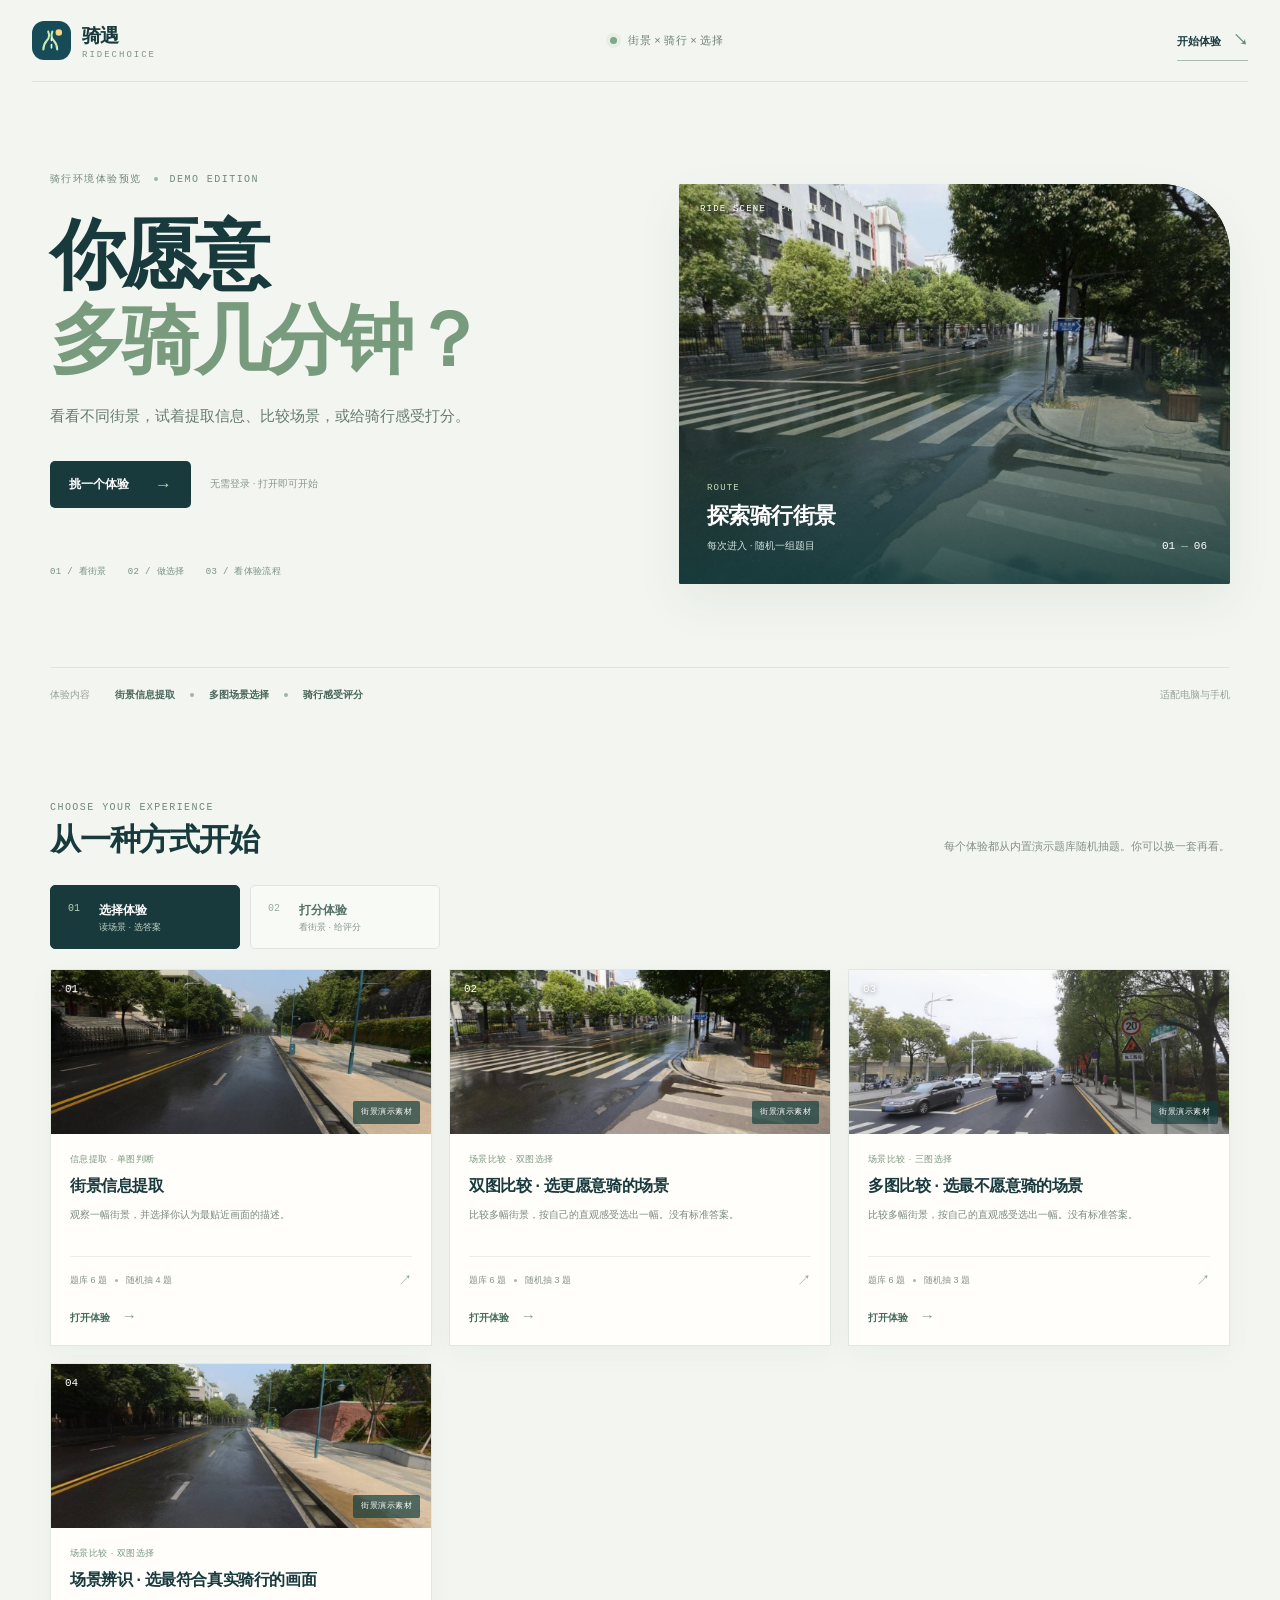
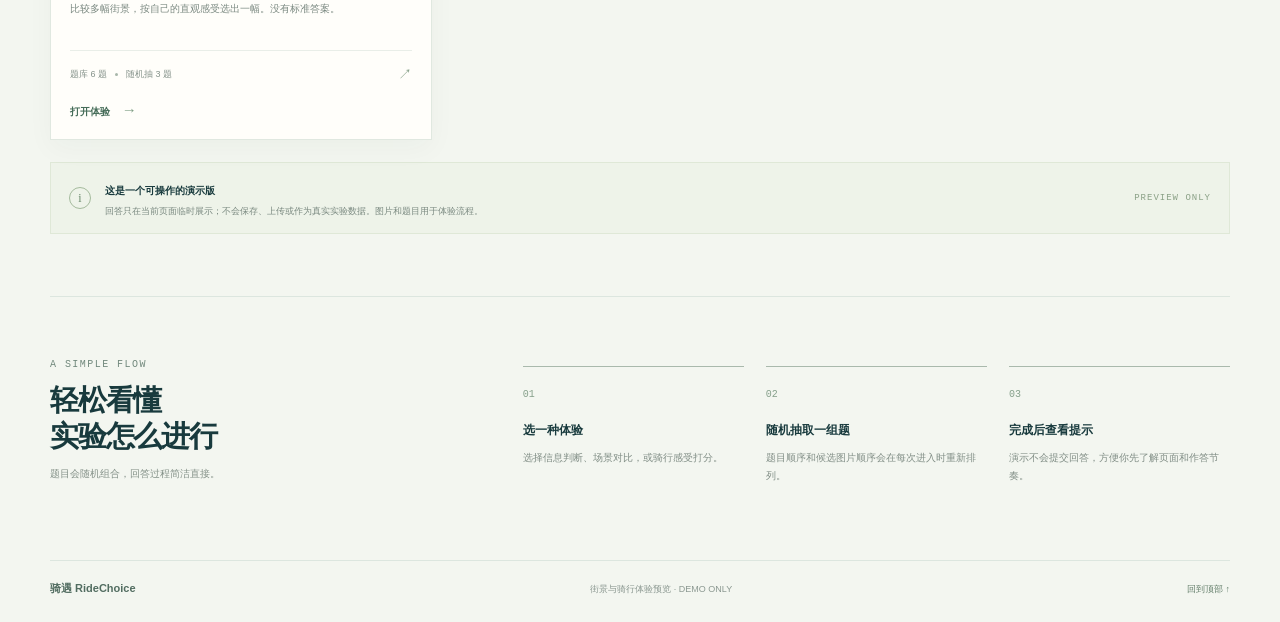
==== netlify-demo/index.html @ 52852319 "Add Netlify volunteer experience preview" ====
<!doctype html>
<html lang="zh-CN">
<head>
  <meta charset="utf-8">
  <meta name="viewport" content="width=device-width,initial-scale=1">
  <meta name="theme-color" content="#eaf2ee">
  <meta name="description" content="骑遇 RideChoice 街景与骑行实验体验预览。">
  <title>骑遇 · 骑行街景体验预览</title>
  <link rel="icon" href="assets/logo.svg" type="image/svg+xml">
  <link rel="stylesheet" href="app.css">
  <script src="bank.js" defer></script>
  <script src="app.js" defer></script>
</head>
<body>
  <header class="topbar">
    <a class="brand" href="#top" aria-label="骑遇首页"><img src="assets/logo.svg" alt=""><span>骑遇 <small>RIDECHOICE</small></span></a>
    <div class="topbar-note"><span class="live-dot"></span> 街景 × 骑行 × 选择</div>
    <a class="topbar-link" href="#experiments">开始体验 <span>↘</span></a>
  </header>
  <main id="top">
    <section class="hero wrap">
      <div class="hero-copy">
        <div class="eyebrow"><span>骑行环境体验预览</span><i></i><span>DEMO EDITION</span></div>
        <h1>你愿意<br><em>多骑几分钟？</em></h1>
        <p class="hero-lead">看看不同街景，试着提取信息、比较场景，或给骑行感受打分。</p>
        <div class="hero-actions"><a class="button primary" href="#experiments">挑一个体验 <span>→</span></a><span class="hero-caption">无需登录 · 打开即可开始</span></div>
        <div class="hero-foot"><span>01 / 看街景</span><span>02 / 做选择</span><span>03 / 看体验流程</span></div>
      </div>
      <div class="hero-visual" aria-label="街景体验示意图">
        <div class="visual-tag">RIDE SCENE <b>PREVIEW</b></div>
        <img src="assets/scene-2.jpg" alt="街景演示图片">
        <div class="visual-overlay"></div>
        <div class="visual-stamp"><span>ROUTE</span><b>探索骑行街景</b><small>每次进入 · 随机一组题目</small></div>
        <div class="visual-index">01<span>—</span>06</div>
      </div>
      <div class="hero-bottom"><span>体验内容</span><b>街景信息提取</b><i></i><b>多图场景选择</b><i></i><b>骑行感受评分</b><span class="right">适配电脑与手机</span></div>
    </section>

    <section class="experience wrap" id="experiments">
      <div class="section-heading">
        <div><div class="eyebrow">CHOOSE YOUR EXPERIENCE</div><h2>从一种方式开始</h2></div>
        <p>每个体验都从内置演示题库随机抽题。你可以换一套再看。</p>
      </div>
      <div class="mode-switch" role="tablist" aria-label="选择体验方式">
        <button class="mode-tab active" role="tab" aria-selected="true" data-mode="choice"><span>01</span><b>选择体验</b><small>读场景 · 选答案</small></button>
        <button class="mode-tab" role="tab" aria-selected="false" data-mode="rating"><span>02</span><b>打分体验</b><small>看街景 · 给评分</small></button>
      </div>
      <div id="catalog" class="catalog" aria-live="polite"></div>
      <div class="demo-banner"><span class="demo-icon">i</span><div><b>这是一个可操作的演示版</b><p>回答只在当前页面临时展示；不会保存、上传或作为真实实验数据。图片和题目用于体验流程。</p></div><span class="demo-label">PREVIEW ONLY</span></div>
    </section>

    <section class="how wrap">
      <div class="how-title"><div class="eyebrow">A SIMPLE FLOW</div><h2>轻松看懂<br>实验怎么进行</h2><p>题目会随机组合，回答过程简洁直接。</p></div>
      <div class="flow-grid"><article><span>01</span><b>选一种体验</b><p>选择信息判断、场景对比，或骑行感受打分。</p></article><article><span>02</span><b>随机抽取一组题</b><p>题目顺序和候选图片顺序会在每次进入时重新排列。</p></article><article><span>03</span><b>完成后查看提示</b><p>演示不会提交回答，方便你先了解页面和作答节奏。</p></article></div>
    </section>
  </main>
  <footer class="footer wrap"><span>骑遇 RideChoice</span><span>街景与骑行体验预览 · DEMO ONLY</span><a href="#top">回到顶部 ↑</a></footer>
  <dialog id="task-dialog" class="task-dialog"><button class="close" aria-label="关闭">×</button><div id="task-stage"></div></dialog>
  <div id="toast" role="status" aria-live="polite"></div>
</body>
</html>
---- netlify-demo/app.css ----
:root{--ink:#183a3d;--ink2:#315758;--muted:#778984;--line:#dce6df;--paper:#f3f6f0;--white:#fffefa;--green:#b8d3b4;--green-dark:#628b70;--orange:#e5a45e;--shadow:0 18px 48px #1d423011}*{box-sizing:border-box}html{scroll-behavior:smooth}body{margin:0;color:var(--ink);background:var(--paper);font-family:Manrope,'Noto Sans SC',sans-serif;font-size:14px;line-height:1.6}button,a{font:inherit}a{color:inherit;text-decoration:none}.wrap{width:min(1180px,calc(100% - 64px));margin-inline:auto}.topbar{height:82px;display:flex;align-items:center;justify-content:space-between;width:min(1320px,calc(100% - 64px));margin:auto;border-bottom:1px solid #dbe5de}.brand{display:flex;gap:11px;align-items:center;font-size:19px;font-weight:800;letter-spacing:-.6px}.brand img{height:39px;width:39px}.brand small{display:block;color:#82938b;font:9px 'DM Mono',monospace;letter-spacing:2px;margin-top:-2px}.topbar-note{font-size:11px;color:#70837a;letter-spacing:.3px}.live-dot{display:inline-block;width:7px;height:7px;border-radius:50%;background:#7da889;margin-right:8px;box-shadow:0 0 0 4px #7da8891b}.topbar-link{font-size:11px;font-weight:700;border-bottom:1px solid #aabcb1;padding:8px 0}.topbar-link span{font-size:15px;margin-left:9px;color:var(--green-dark)}.hero{position:relative;display:grid;grid-template-columns:1fr .96fr;gap:55px;align-items:center;padding:75px 0 0;min-height:570px}.hero-copy{padding:15px 0 34px}.eyebrow{font:10px 'DM Mono',monospace;letter-spacing:1.45px;color:#71887c;text-transform:uppercase}.hero .eyebrow{display:flex;align-items:center;gap:12px}.hero .eyebrow i,.hero-bottom i{display:inline-block;width:4px;height:4px;border-radius:50%;background:#9eb5a2}.hero h1{font-size:clamp(48px,6vw,76px);line-height:1.12;letter-spacing:-4px;margin:26px 0 20px;font-weight:800}.hero h1 em{font-style:normal;color:#789b7d}.hero-lead{font-size:15px;color:#667a71;max-width:430px;line-height:1.9;margin:0}.hero-actions{display:flex;align-items:center;gap:19px;margin-top:30px}.button{display:inline-flex;align-items:center;justify-content:center;gap:26px;border:0;border-radius:5px;padding:14px 19px;font-size:12px;font-weight:700;cursor:pointer;transition:transform .18s,background .18s}.button:hover{transform:translateY(-2px)}.button.primary{background:var(--ink);color:white}.button.primary:hover{background:#285355}.button span{font-size:17px;line-height:1;color:#c1dabe}.hero-caption{font-size:10px;color:#87968e}.hero-foot{display:flex;gap:21px;color:#789087;font:9px 'DM Mono',monospace;letter-spacing:.35px;margin-top:57px}.hero-visual{height:400px;position:relative;background:#315f5b;overflow:hidden;border-radius:2px 70px 2px 2px;box-shadow:var(--shadow)}.hero-visual img{height:100%;width:100%;object-fit:cover;filter:saturate(.82)}.visual-overlay{position:absolute;inset:0;background:linear-gradient(180deg,#123e3d08 32%,#123b3bd9 100%)}.visual-tag{position:absolute;z-index:1;top:20px;left:21px;color:white;font:9px 'DM Mono',monospace;letter-spacing:1.2px}.visual-tag b{font-weight:400;color:#d6e4cd;margin-left:8px}.visual-stamp{position:absolute;z-index:1;left:28px;bottom:30px;color:white;display:grid;gap:5px}.visual-stamp span{font:9px 'DM Mono',monospace;color:#c5d8bb;letter-spacing:1.2px}.visual-stamp b{font-size:22px;letter-spacing:-.6px}.visual-stamp small{font-size:10px;color:#d4e1da}.visual-index{position:absolute;z-index:1;right:23px;bottom:32px;color:white;font:11px 'DM Mono',monospace}.visual-index span{color:#a8c0ad;margin:0 6px}.hero-bottom{grid-column:1/-1;display:flex;gap:15px;align-items:center;border-top:1px solid var(--line);padding:19px 0 23px;color:#688078;font-size:10px}.hero-bottom>span:first-child{margin-right:10px;color:#97a39b}.hero-bottom b{font-weight:600;color:#48665b}.hero-bottom .right{margin-left:auto;color:#95a29a}.experience{padding:76px 0 62px}.section-heading{display:flex;justify-content:space-between;align-items:end;margin-bottom:25px}.section-heading h2,.how h2{font-size:31px;letter-spacing:-1.25px;line-height:1.25;margin:8px 0 0}.section-heading>p{font-size:11px;color:#839087;margin:0 0 4px;max-width:360px}.mode-switch{display:flex;gap:10px;margin-bottom:20px}.mode-tab{position:relative;display:grid;text-align:left;min-width:190px;padding:15px 20px 14px 48px;border:1px solid var(--line);background:#f8faf6;border-radius:5px;color:#547067;cursor:pointer;transition:.18s}.mode-tab>span{position:absolute;top:17px;left:17px;font:10px 'DM Mono',monospace;color:#9aac9f}.mode-tab b{font-size:12px}.mode-tab small{font-size:9px;color:#8a9890}.mode-tab.active{background:var(--ink);border-color:var(--ink);color:white}.mode-tab.active>span{color:#b8d3b4}.mode-tab.active small{color:#bfd0c4}.catalog{display:grid;grid-template-columns:repeat(3,minmax(0,1fr));gap:17px}.task-card{background:var(--white);border:1px solid #e0e8e0;min-width:0;box-shadow:0 9px 26px #1d423009;transition:transform .2s,box-shadow .2s}.task-card:hover{transform:translateY(-4px);box-shadow:0 15px 34px #1d423017}.card-image{height:164px;position:relative;overflow:hidden;background:#dce5df}.card-image img{width:100%;height:100%;object-fit:cover;transition:transform .4s}.task-card:hover .card-image img{transform:scale(1.035)}.card-image.image-alt img{object-position:center 58%}.card-index{position:absolute;top:13px;left:14px;color:white;font:11px 'DM Mono',monospace;text-shadow:0 1px 5px #0008}.image-caption{position:absolute;right:11px;bottom:10px;color:white;font-size:8px;letter-spacing:.5px;background:#143f3db0;padding:5px 8px;border-radius:2px}.card-body{padding:19px 19px 15px}.card-kicker{font:9px 'DM Mono','Noto Sans SC',sans-serif;color:#7b9880;letter-spacing:.45px}.card-body h3{font-size:16px;letter-spacing:-.4px;margin:7px 0 7px}.card-body p{font-size:10px;line-height:1.75;color:#7b8981;min-height:36px;margin:0}.card-meta{border-top:1px solid #e9eee8;margin-top:14px;padding-top:12px;display:flex;align-items:center;gap:8px;font-size:9px;color:#85928a}.card-meta>i{width:3px;height:3px;border-radius:50%;background:#a8b7aa}.card-arrow{margin-left:auto;color:#8aa38c;font-size:14px}.card-action{border:0;padding:13px 0 2px;background:transparent;color:#456c58;font-size:10px;font-weight:700;cursor:pointer}.card-action span{margin-left:9px;font-size:15px;color:#81a087}.demo-banner{display:flex;align-items:center;gap:14px;margin-top:22px;padding:15px 18px;border:1px solid #dfe8d7;background:#eef3e9}.demo-icon{width:22px;height:22px;flex:none;border:1px solid #a5bb9d;border-radius:50%;display:grid;place-items:center;color:#6b8a6d;font:12px Georgia}.demo-banner b{font-size:10px}.demo-banner p{margin:3px 0 0;color:#7a8980;font-size:9px}.demo-label{margin-left:auto;white-space:nowrap;color:#8aa086;font:9px 'DM Mono',monospace;letter-spacing:1px}.how{display:grid;grid-template-columns:.9fr 1.6fr;gap:75px;border-top:1px solid var(--line);padding:62px 0 68px}.how-title h2{margin:12px 0;font-size:29px}.how-title p{font-size:10px;color:#849188}.flow-grid{display:grid;grid-template-columns:repeat(3,1fr);gap:22px;align-self:center}.flow-grid article{border-top:1px solid #a9b9ac;padding-top:14px}.flow-grid article>span{font:10px 'DM Mono',monospace;color:#86a08b}.flow-grid b{display:block;font-size:12px;margin:18px 0 8px}.flow-grid p{font-size:10px;color:#818e86;line-height:1.85;margin:0}.footer{border-top:1px solid var(--line);display:flex;justify-content:space-between;align-items:center;padding:19px 0 24px;color:#8a9790;font-size:9px}.footer>span:first-child{font-size:11px;color:#526d61;font-weight:700}.footer a{color:#647f6b}.task-dialog{width:min(850px,calc(100% - 30px));max-height:min(90vh,900px);padding:0;border:1px solid #d8e4dc;background:var(--paper);color:var(--ink);box-shadow:0 28px 90px #0a27285c;overflow:auto}.task-dialog::backdrop{background:#0e2e2eb0;backdrop-filter:blur(5px)}.close{position:sticky;float:right;top:12px;margin:13px 14px -44px 0;z-index:3;width:30px;height:30px;border:1px solid #d9e5dc;border-radius:50%;background:#f7faf6;color:#49645a;font-size:20px;cursor:pointer}.task-intro,.complete-view{max-width:640px;margin:auto;padding:55px 48px 48px}.task-intro h2,.complete-view h2{font-size:29px;letter-spacing:-1px;margin:12px 0}.task-intro>p,.complete-view>p{font-size:12px;color:#74847b;line-height:1.9}.intro-stats{display:flex;gap:10px;margin:24px 0}.intro-stats span{flex:1;background:#e8eee7;padding:12px 10px;text-align:center;font-size:9px;color:#74847a}.intro-stats b{display:block;font-size:12px;color:#3f6351;margin-bottom:3px}.intro-disclaimer,.complete-note{padding:14px 16px;background:#edf3e9;border-left:2px solid #9db99d;margin:20px 0 24px}.intro-disclaimer b,.complete-note b{font-size:10px}.intro-disclaimer p{font-size:10px;line-height:1.8;color:#76847a;margin:5px 0 0}.question-head{padding:31px 38px 17px;display:flex;justify-content:space-between;align-items:start}.question-head h2{font-size:20px;margin:5px 0}.exit-task{font-size:9px;color:#829087;border:1px solid #d9e3db;background:transparent;border-radius:3px;padding:7px 10px;cursor:pointer}.progress-meta{display:flex;justify-content:space-between;padding:0 38px;color:#829087;font-size:9px}.progress-track{height:3px;margin:9px 38px 0;background:#dce6dc}.progress-track i{display:block;height:100%;background:#739679;transition:width .25s}.question-prompt{display:flex;align-items:center;gap:15px;margin:27px 38px 19px}.prompt-number{font:22px 'DM Mono',monospace;color:#a6b9a2}.question-prompt h3{font-size:16px;margin:4px 0 0}.question-content{margin:0 38px 20px;display:grid;grid-template-columns:.9fr 1fr;gap:22px;align-items:center}.question-image{position:relative;min-height:270px;background:#dce5df;overflow:hidden}.question-image img{display:block;width:100%;height:100%;min-height:270px;max-height:360px;object-fit:cover}.question-image>span{position:absolute;left:10px;bottom:10px;background:#183a3dd9;color:#fff;padding:5px 8px;font-size:9px}.response-panel{min-width:0}.answer-options{display:grid;gap:8px}.answer-option{display:flex;align-items:center;text-align:left;gap:10px;border:1px solid #dce6df;background:#fffefa;border-radius:3px;padding:12px 11px;color:#3c5e50;font-size:10px;cursor:pointer}.answer-option:hover,.scene-option:hover{border-color:#7fa184;background:#f6faf3}.answer-option>span{width:20px;height:20px;border:1px solid #d6e1d8;border-radius:50%;display:grid;place-items:center;font:9px 'DM Mono',monospace;color:#88a18d}.answer-option>b{margin-left:auto;font-size:15px;color:#8aa38c;font-weight:400}.compare-options{display:grid;grid-template-columns:repeat(2,minmax(0,1fr));gap:10px}.scene-option{padding:5px;border:1px solid #dce6df;background:#fffefa;color:#456356;cursor:pointer;text-align:left}.scene-option .question-image{min-height:128px}.scene-option .question-image img{height:140px;min-height:140px}.scene-option .question-image>span{font-size:8px}.scene-select{display:flex;justify-content:space-between;padding:8px 5px 4px;font-size:9px}.scene-select b{font-size:13px;color:#769279}.rating-labels{display:flex;justify-content:space-between;color:#87938b;font-size:9px;margin-bottom:12px}.rating-options{display:grid;grid-template-columns:repeat(5,1fr);gap:8px}.rating-option{height:47px;border:1px solid #dce6df;background:#fffefa;color:#446451;font-size:14px;cursor:pointer}.rating-option:hover{background:#244746;color:white}.demo-inline{margin:0 38px 28px;padding:10px 12px;background:#edf2e9;color:#849087;font-size:9px}.demo-inline span{color:#67856b;font-weight:700;margin-right:8px}.complete-view{text-align:center;padding-top:68px}.complete-mark{width:50px;height:50px;display:grid;place-items:center;margin:0 auto 18px;border-radius:50%;background:#dce9d7;color:#54775b;font-size:24px}.complete-view .complete-note{text-align:left;display:grid;gap:4px}.complete-note span{font-size:10px;color:#7b8980}.text-button{display:block;border:0;background:none;margin:14px auto 0;color:#74887b;font-size:10px;text-decoration:underline;cursor:pointer}#toast{position:fixed;bottom:22px;left:50%;transform:translate(-50%,15px);padding:10px 15px;border-radius:4px;background:#183a3d;color:white;font-size:10px;opacity:0;pointer-events:none;transition:.2s}#toast.show{opacity:1;transform:translate(-50%,0)}
@media(max-width:900px){.hero{gap:30px;min-height:500px;padding-top:52px}.hero-visual{height:340px}.catalog{grid-template-columns:repeat(2,minmax(0,1fr))}.how{gap:35px}.flow-grid{gap:14px}}
@media(max-width:620px){.wrap,.topbar{width:calc(100% - 36px)}.topbar{height:68px}.brand{font-size:16px}.brand img{width:33px;height:33px}.topbar-note{display:none}.topbar-link{font-size:10px}.hero{display:flex;flex-direction:column;align-items:stretch;gap:24px;padding-top:38px;min-height:0}.hero-copy{padding:0}.hero h1{font-size:53px;letter-spacing:-2.8px;margin:19px 0 12px}.hero-lead{font-size:12px}.hero-actions{margin-top:21px}.hero-foot{margin-top:29px;gap:12px;font-size:8px}.hero-visual{height:265px;border-top-right-radius:48px}.hero-bottom{gap:8px;flex-wrap:wrap;font-size:8px;padding:13px 0}.hero-bottom>span:first-child{margin-right:0}.hero-bottom .right{display:none}.experience{padding:45px 0 41px}.section-heading{display:block;margin-bottom:17px}.section-heading h2{font-size:25px}.section-heading>p{margin-top:9px;font-size:10px}.mode-switch{gap:7px}.mode-tab{min-width:0;flex:1;padding:12px 8px 11px 37px}.mode-tab>span{left:11px;top:14px}.mode-tab b{font-size:10px}.mode-tab small{font-size:8px}.catalog{grid-template-columns:1fr;gap:12px}.task-card{display:grid;grid-template-columns:38% 62%}.card-image{height:100%;min-height:190px}.card-body{padding:14px 13px 12px}.card-kicker{font-size:8px}.card-body h3{font-size:13px;line-height:1.5}.card-body p{font-size:9px;min-height:0}.card-meta{gap:6px;font-size:8px;margin-top:10px;padding-top:8px}.card-action{font-size:9px;padding-top:10px}.demo-banner{align-items:start;padding:13px 12px;gap:9px}.demo-banner p{font-size:8px}.demo-label{display:none}.how{grid-template-columns:1fr;gap:21px;padding:40px 0}.how h2 br{display:none}.how-title h2{font-size:25px}.flow-grid{grid-template-columns:1fr;gap:13px}.flow-grid article{display:grid;grid-template-columns:30px 1fr;column-gap:9px;padding-top:10px}.flow-grid article>span{grid-row:span 2}.flow-grid b{margin:0 0 4px;font-size:10px}.flow-grid p{font-size:9px}.footer{width:calc(100% - 36px);flex-wrap:wrap;gap:8px}.footer span:nth-child(2){order:3;width:100%}.task-dialog{width:calc(100% - 16px);max-height:94vh}.task-intro,.complete-view{padding:47px 21px 29px}.task-intro h2,.complete-view h2{font-size:24px}.intro-stats{gap:5px}.intro-stats span{font-size:8px;padding:10px 4px}.question-head{padding:25px 18px 13px}.question-head h2{font-size:16px}.progress-meta{padding:0 18px}.progress-track{margin-inline:18px}.question-prompt{margin:21px 18px 15px;gap:10px}.question-prompt h3{font-size:13px}.prompt-number{font-size:18px}.question-content{margin:0 18px 16px;grid-template-columns:1fr;gap:14px}.question-image,.question-image img{min-height:200px;max-height:260px}.response-panel{width:100%}.compare-options{grid-template-columns:repeat(2,minmax(0,1fr));gap:6px}.scene-option .question-image{min-height:100px}.scene-option .question-image img{min-height:110px;height:110px}.demo-inline{margin:0 18px 18px;font-size:8px}}
@media(prefers-reduced-motion:reduce){html{scroll-behavior:auto}*,*::before,*::after{transition:none!important}}
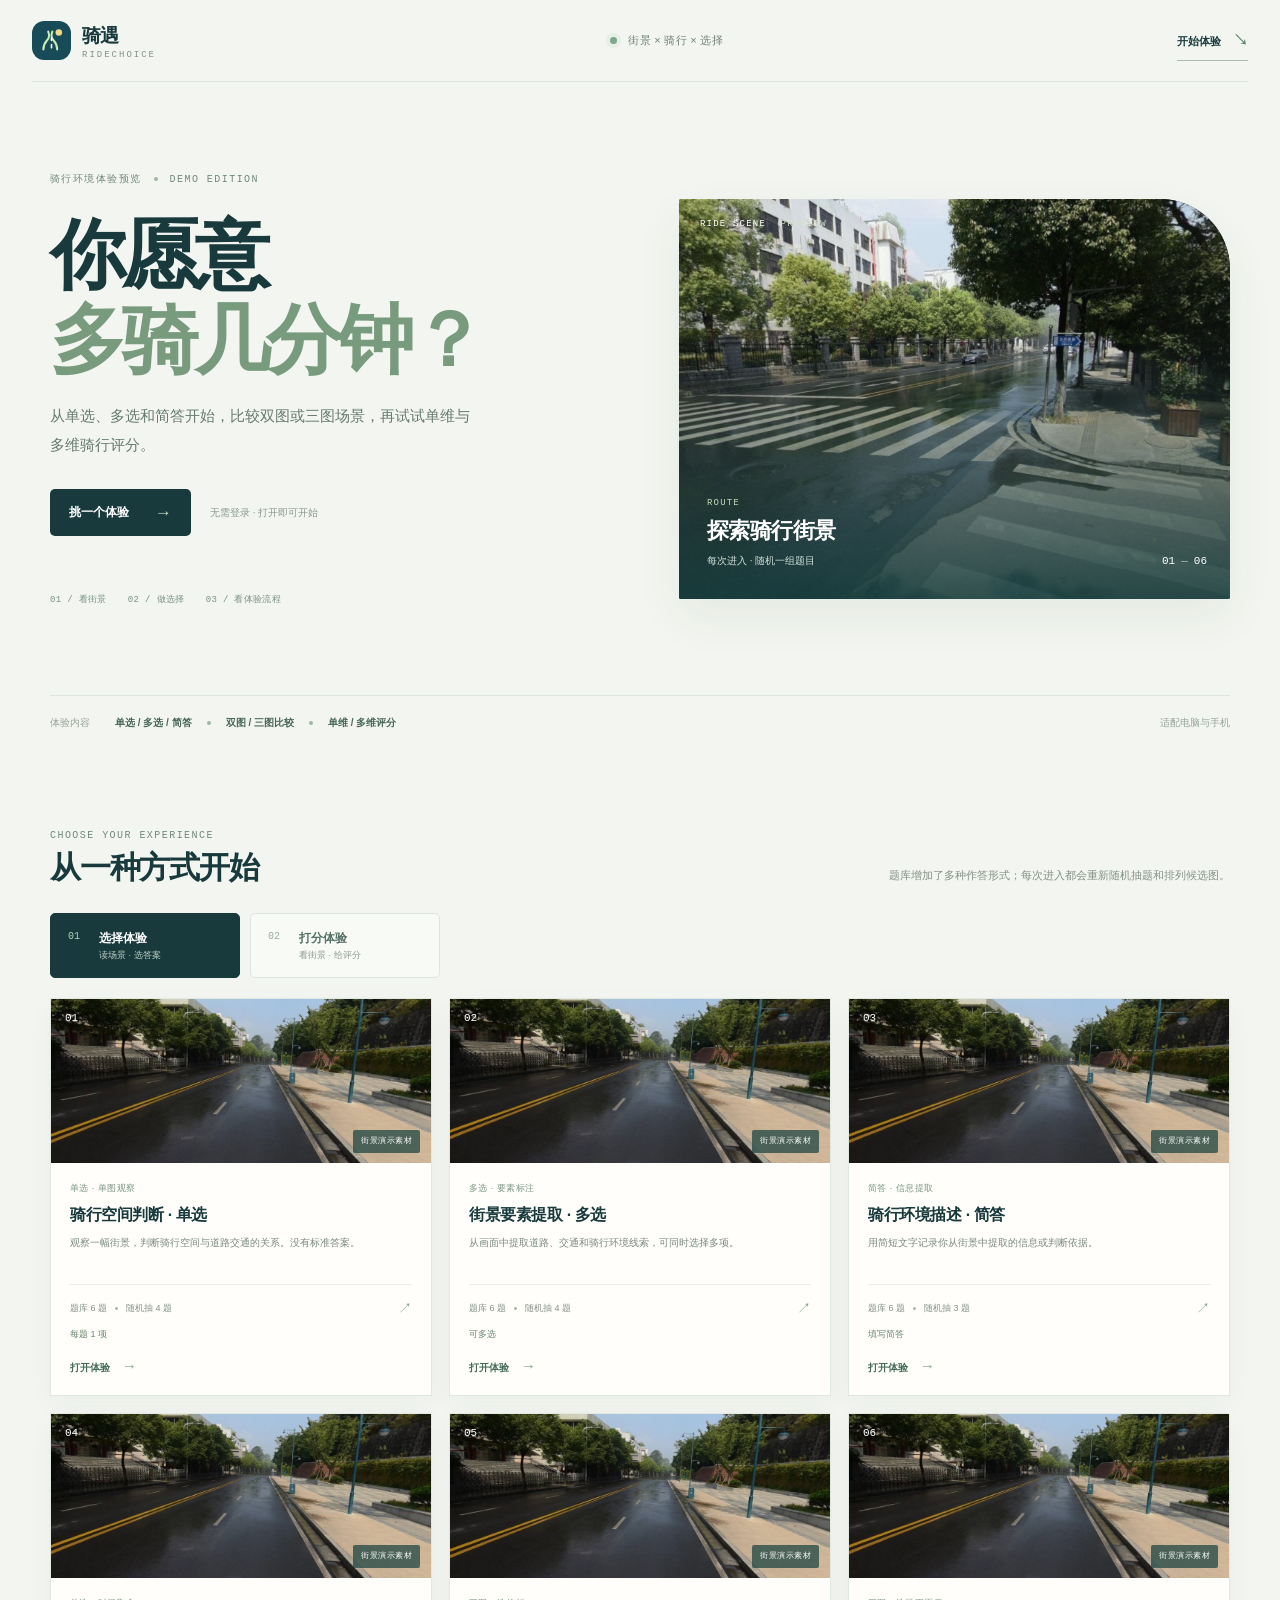
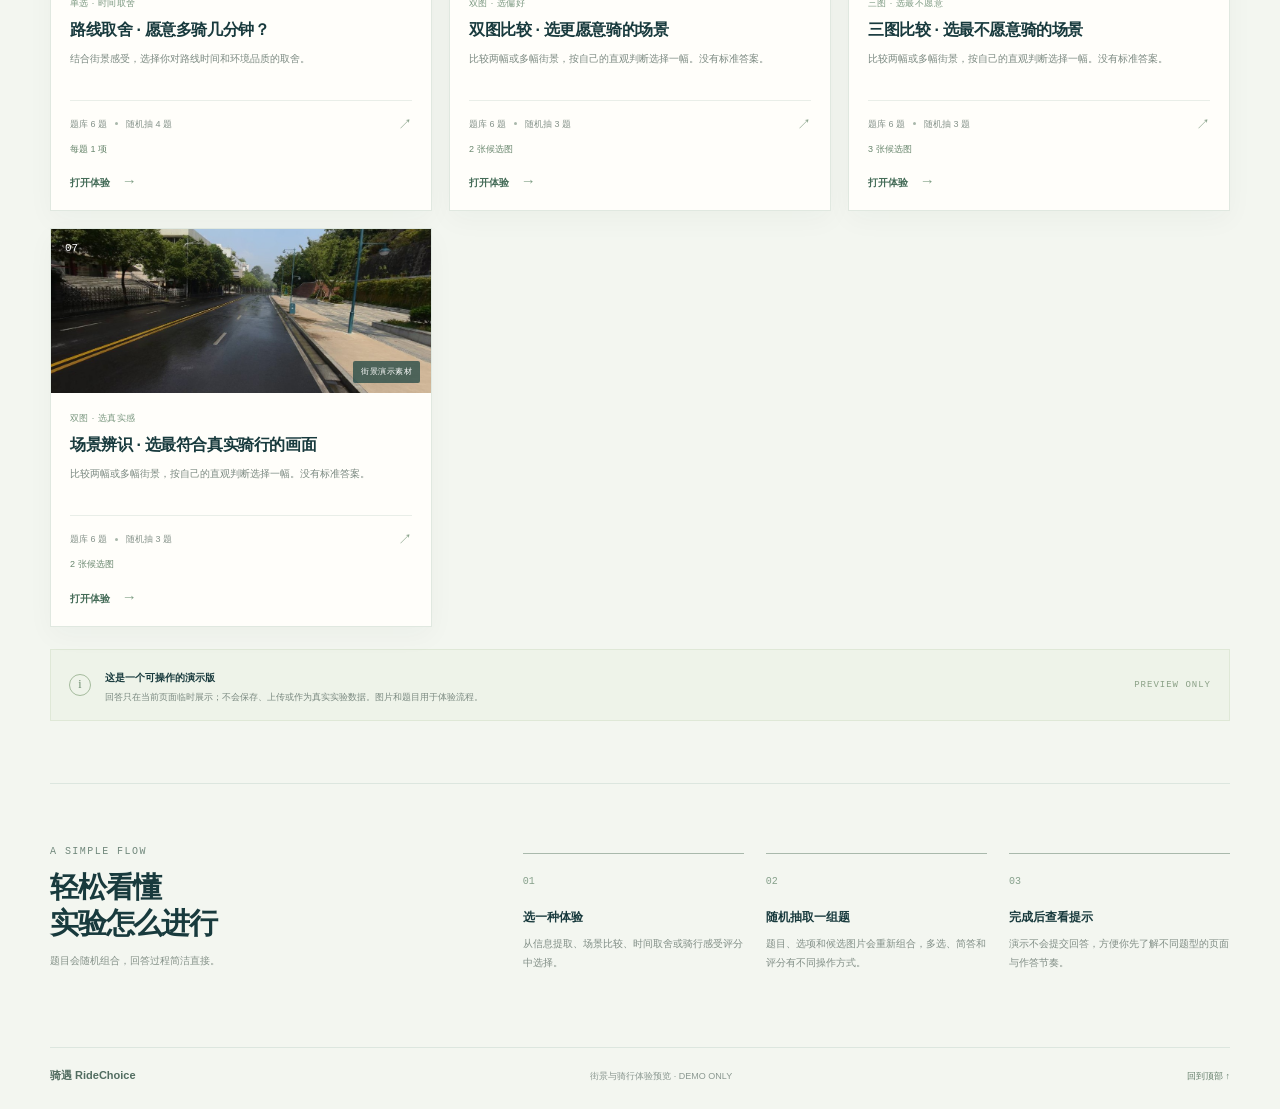
==== commit 98b8f966: "Expand Netlify street-view experiment demo" ====
--- a/netlify-demo/index.html
+++ b/netlify-demo/index.html
@@ -22,7 +22,7 @@
       <div class="hero-copy">
         <div class="eyebrow"><span>骑行环境体验预览</span><i></i><span>DEMO EDITION</span></div>
         <h1>你愿意<br><em>多骑几分钟？</em></h1>
-        <p class="hero-lead">看看不同街景，试着提取信息、比较场景，或给骑行感受打分。</p>
+        <p class="hero-lead">从单选、多选和简答开始，比较双图或三图场景，再试试单维与多维骑行评分。</p>
         <div class="hero-actions"><a class="button primary" href="#experiments">挑一个体验 <span>→</span></a><span class="hero-caption">无需登录 · 打开即可开始</span></div>
         <div class="hero-foot"><span>01 / 看街景</span><span>02 / 做选择</span><span>03 / 看体验流程</span></div>
       </div>
@@ -33,13 +33,13 @@
         <div class="visual-stamp"><span>ROUTE</span><b>探索骑行街景</b><small>每次进入 · 随机一组题目</small></div>
         <div class="visual-index">01<span>—</span>06</div>
       </div>
-      <div class="hero-bottom"><span>体验内容</span><b>街景信息提取</b><i></i><b>多图场景选择</b><i></i><b>骑行感受评分</b><span class="right">适配电脑与手机</span></div>
+      <div class="hero-bottom"><span>体验内容</span><b>单选 / 多选 / 简答</b><i></i><b>双图 / 三图比较</b><i></i><b>单维 / 多维评分</b><span class="right">适配电脑与手机</span></div>
     </section>
 
     <section class="experience wrap" id="experiments">
       <div class="section-heading">
         <div><div class="eyebrow">CHOOSE YOUR EXPERIENCE</div><h2>从一种方式开始</h2></div>
-        <p>每个体验都从内置演示题库随机抽题。你可以换一套再看。</p>
+        <p>题库增加了多种作答形式；每次进入都会重新随机抽题和排列候选图。</p>
       </div>
       <div class="mode-switch" role="tablist" aria-label="选择体验方式">
         <button class="mode-tab active" role="tab" aria-selected="true" data-mode="choice"><span>01</span><b>选择体验</b><small>读场景 · 选答案</small></button>
@@ -51,7 +51,7 @@
 
     <section class="how wrap">
       <div class="how-title"><div class="eyebrow">A SIMPLE FLOW</div><h2>轻松看懂<br>实验怎么进行</h2><p>题目会随机组合，回答过程简洁直接。</p></div>
-      <div class="flow-grid"><article><span>01</span><b>选一种体验</b><p>选择信息判断、场景对比，或骑行感受打分。</p></article><article><span>02</span><b>随机抽取一组题</b><p>题目顺序和候选图片顺序会在每次进入时重新排列。</p></article><article><span>03</span><b>完成后查看提示</b><p>演示不会提交回答，方便你先了解页面和作答节奏。</p></article></div>
+      <div class="flow-grid"><article><span>01</span><b>选一种体验</b><p>从信息提取、场景比较、时间取舍或骑行感受评分中选择。</p></article><article><span>02</span><b>随机抽取一组题</b><p>题目、选项和候选图片会重新组合，多选、简答和评分有不同操作方式。</p></article><article><span>03</span><b>完成后查看提示</b><p>演示不会提交回答，方便你先了解不同题型的页面与作答节奏。</p></article></div>
     </section>
   </main>
   <footer class="footer wrap"><span>骑遇 RideChoice</span><span>街景与骑行体验预览 · DEMO ONLY</span><a href="#top">回到顶部 ↑</a></footer>
--- a/netlify-demo/app.css
+++ b/netlify-demo/app.css
@@ -2,3 +2,5 @@
 @media(max-width:900px){.hero{gap:30px;min-height:500px;padding-top:52px}.hero-visual{height:340px}.catalog{grid-template-columns:repeat(2,minmax(0,1fr))}.how{gap:35px}.flow-grid{gap:14px}}
 @media(max-width:620px){.wrap,.topbar{width:calc(100% - 36px)}.topbar{height:68px}.brand{font-size:16px}.brand img{width:33px;height:33px}.topbar-note{display:none}.topbar-link{font-size:10px}.hero{display:flex;flex-direction:column;align-items:stretch;gap:24px;padding-top:38px;min-height:0}.hero-copy{padding:0}.hero h1{font-size:53px;letter-spacing:-2.8px;margin:19px 0 12px}.hero-lead{font-size:12px}.hero-actions{margin-top:21px}.hero-foot{margin-top:29px;gap:12px;font-size:8px}.hero-visual{height:265px;border-top-right-radius:48px}.hero-bottom{gap:8px;flex-wrap:wrap;font-size:8px;padding:13px 0}.hero-bottom>span:first-child{margin-right:0}.hero-bottom .right{display:none}.experience{padding:45px 0 41px}.section-heading{display:block;margin-bottom:17px}.section-heading h2{font-size:25px}.section-heading>p{margin-top:9px;font-size:10px}.mode-switch{gap:7px}.mode-tab{min-width:0;flex:1;padding:12px 8px 11px 37px}.mode-tab>span{left:11px;top:14px}.mode-tab b{font-size:10px}.mode-tab small{font-size:8px}.catalog{grid-template-columns:1fr;gap:12px}.task-card{display:grid;grid-template-columns:38% 62%}.card-image{height:100%;min-height:190px}.card-body{padding:14px 13px 12px}.card-kicker{font-size:8px}.card-body h3{font-size:13px;line-height:1.5}.card-body p{font-size:9px;min-height:0}.card-meta{gap:6px;font-size:8px;margin-top:10px;padding-top:8px}.card-action{font-size:9px;padding-top:10px}.demo-banner{align-items:start;padding:13px 12px;gap:9px}.demo-banner p{font-size:8px}.demo-label{display:none}.how{grid-template-columns:1fr;gap:21px;padding:40px 0}.how h2 br{display:none}.how-title h2{font-size:25px}.flow-grid{grid-template-columns:1fr;gap:13px}.flow-grid article{display:grid;grid-template-columns:30px 1fr;column-gap:9px;padding-top:10px}.flow-grid article>span{grid-row:span 2}.flow-grid b{margin:0 0 4px;font-size:10px}.flow-grid p{font-size:9px}.footer{width:calc(100% - 36px);flex-wrap:wrap;gap:8px}.footer span:nth-child(2){order:3;width:100%}.task-dialog{width:calc(100% - 16px);max-height:94vh}.task-intro,.complete-view{padding:47px 21px 29px}.task-intro h2,.complete-view h2{font-size:24px}.intro-stats{gap:5px}.intro-stats span{font-size:8px;padding:10px 4px}.question-head{padding:25px 18px 13px}.question-head h2{font-size:16px}.progress-meta{padding:0 18px}.progress-track{margin-inline:18px}.question-prompt{margin:21px 18px 15px;gap:10px}.question-prompt h3{font-size:13px}.prompt-number{font-size:18px}.question-content{margin:0 18px 16px;grid-template-columns:1fr;gap:14px}.question-image,.question-image img{min-height:200px;max-height:260px}.response-panel{width:100%}.compare-options{grid-template-columns:repeat(2,minmax(0,1fr));gap:6px}.scene-option .question-image{min-height:100px}.scene-option .question-image img{min-height:110px;height:110px}.demo-inline{margin:0 18px 18px;font-size:8px}}
 @media(prefers-reduced-motion:reduce){html{scroll-behavior:auto}*,*::before,*::after{transition:none!important}}
+.card-detail{margin-top:7px;color:#68866d;font-size:9px}.response-hint{display:block;color:#63786e;font-size:10px;margin:0 0 10px}.multi-options{display:grid;grid-template-columns:repeat(2,minmax(0,1fr));gap:7px}.multi-option{min-height:46px;display:flex;gap:8px;align-items:center;text-align:left;padding:8px;border:1px solid #dce6df;background:#fffefa;color:#4f6a5e;font-size:9px;line-height:1.5;cursor:pointer}.multi-option>span{font:9px 'DM Mono',monospace;color:#91a393}.multi-option>b{margin-left:auto;color:#8ca28d;font-size:14px}.multi-option.selected{border-color:#789a7a;background:#eaf1e6;color:#345d45}.multi-option.selected>span,.multi-option.selected>b{color:#5f8966}.answer-submit{margin-top:15px;padding:11px 15px;font-size:10px}.answer-submit:disabled{opacity:.42;cursor:not-allowed;transform:none}.open-answer{display:block;width:100%;min-height:126px;resize:vertical;border:1px solid #dce6df;background:#fffefa;padding:12px;color:#385c4e;font:11px/1.8 'Noto Sans SC',sans-serif;outline:none}.open-answer:focus{border-color:#82a184;box-shadow:0 0 0 3px #82a1841a}.text-meta{display:flex;justify-content:space-between;gap:8px;margin-top:6px;color:#94a096;font-size:8px}.answer-error{color:#a75948;font-size:9px;margin:7px 0 0}.candidate-no{position:absolute;z-index:2;top:9px;left:9px;width:22px;height:22px;border-radius:50%;display:grid;place-items:center;background:#183a3ddc;color:white;font:10px 'DM Mono',monospace}.scene-option{position:relative}.scene-option .question-image{min-height:155px}.scene-option .question-image img{height:165px;min-height:165px}.comparison-content{grid-template-columns:1fr}.comparison-content .response-panel{width:100%}.compare-options{grid-template-columns:repeat(2,minmax(0,1fr));gap:12px}.compare-options:has(.scene-option:nth-child(3)){grid-template-columns:repeat(3,minmax(0,1fr))}.scale-caption{margin-top:10px;color:#97a198;font-size:8px;text-align:center}.rating-options.seven-point{grid-template-columns:repeat(7,minmax(0,1fr));gap:5px}.rating-options.seven-point .rating-option{height:41px;font-size:12px}.matrix-intro{font-size:9px;color:#859188;margin-bottom:10px}.matrix-rows{display:grid;gap:7px}.matrix-row{display:grid;grid-template-columns:minmax(112px,1fr) auto;gap:10px;align-items:center;padding:10px;background:#fffefa;border:1px solid #e3eae3}.matrix-label b{display:block;color:#4d6a5b;font-size:9px}.matrix-label small{display:block;color:#9aa49c;font-size:7px;margin-top:2px}.matrix-label small i{font-style:normal;margin:0 4px}.matrix-choice{display:flex;gap:4px}.matrix-choice button{width:29px;height:29px;padding:0;border:1px solid #dce6df;background:white;color:#65796e;font:10px 'DM Mono',monospace;cursor:pointer}.matrix-choice button:hover,.matrix-choice button.selected{background:#315c4d;border-color:#315c4d;color:white}.matrix-status{font-size:8px;color:#7e8c82;margin:9px 0 0}.rating-card .card-kicker{color:#718e79}
+@media(max-width:620px){.card-detail{font-size:8px}.multi-options{gap:5px}.multi-option{font-size:8px;padding:7px;min-height:43px}.compare-options:has(.scene-option:nth-child(3)){grid-template-columns:1fr}.scene-option .question-image{min-height:130px}.scene-option .question-image img{height:145px;min-height:145px}.rating-options.seven-point{gap:3px}.rating-options.seven-point .rating-option{height:38px}.matrix-row{grid-template-columns:1fr;gap:6px}.matrix-label{display:flex;justify-content:space-between;align-items:center}.matrix-label small{margin:0}.matrix-choice{justify-content:space-between}.matrix-choice button{flex:1;height:34px}.question-content.comparison-content{grid-template-columns:1fr}}
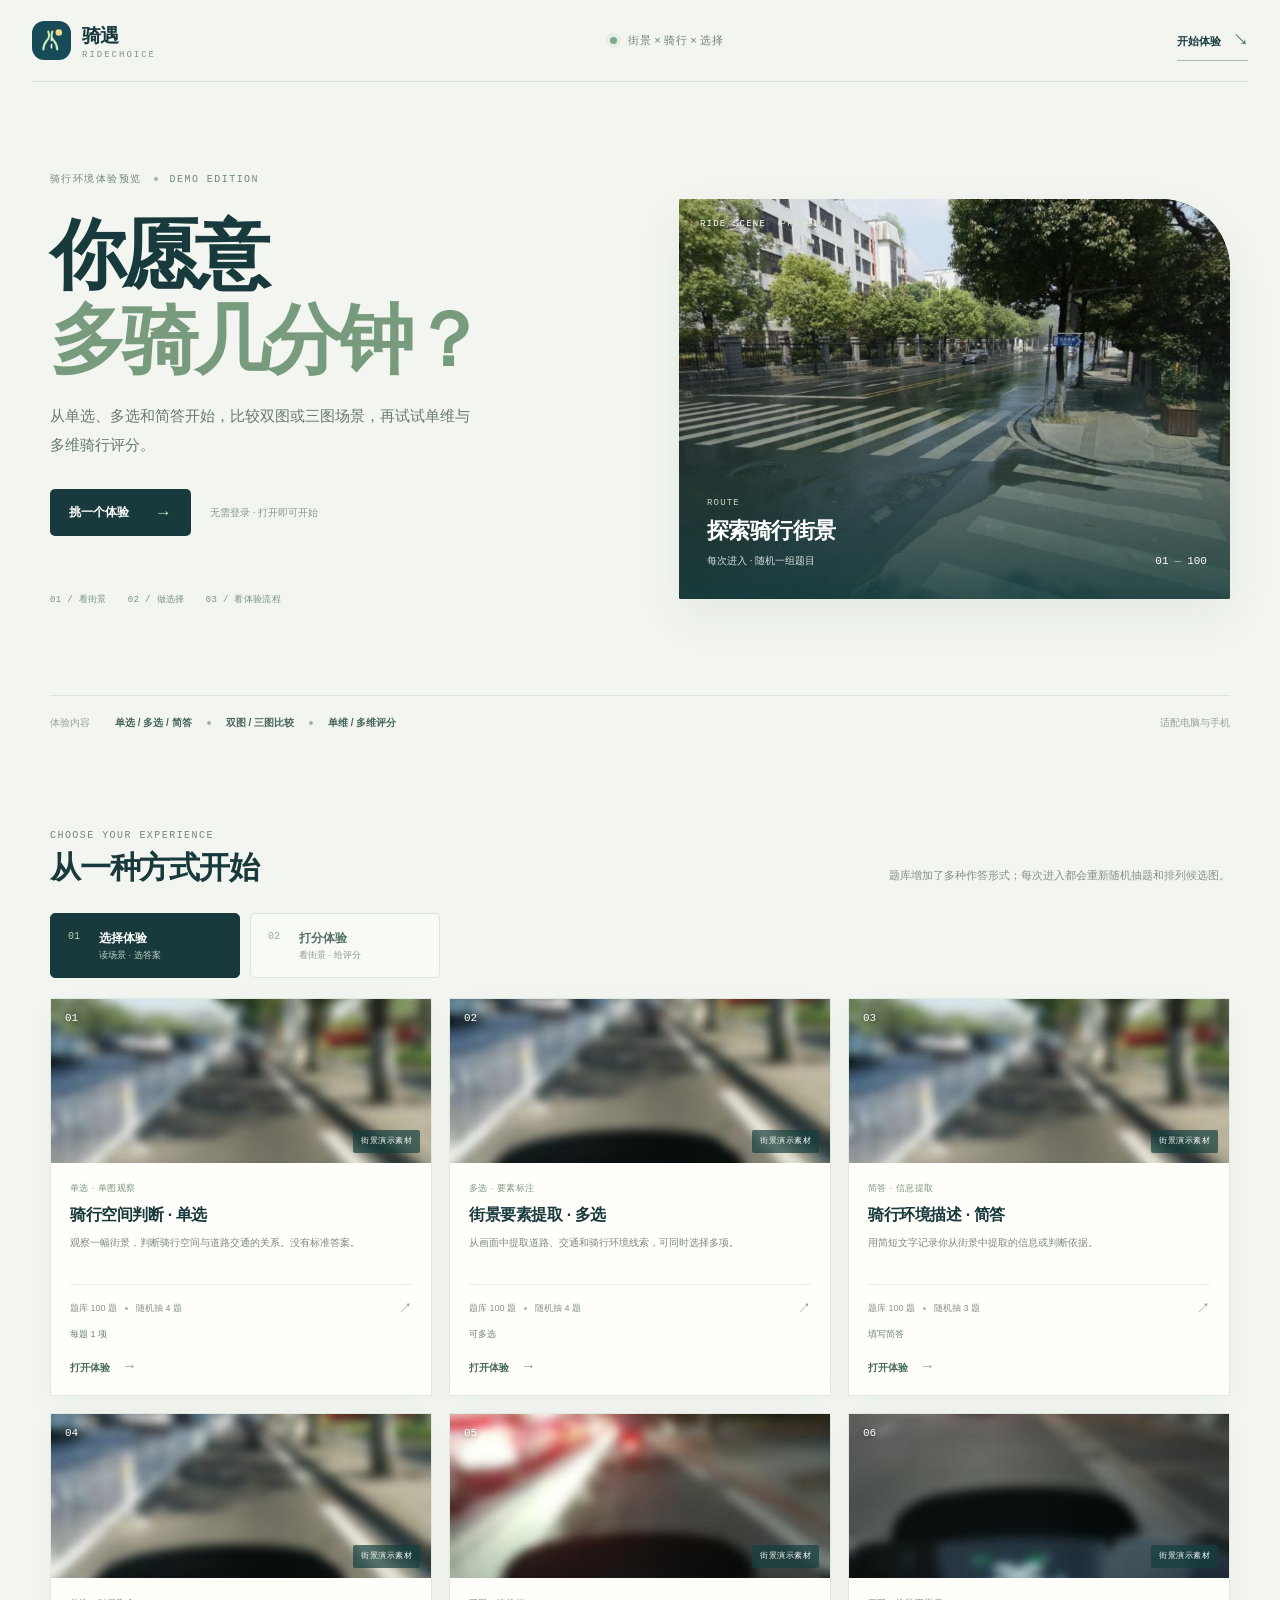
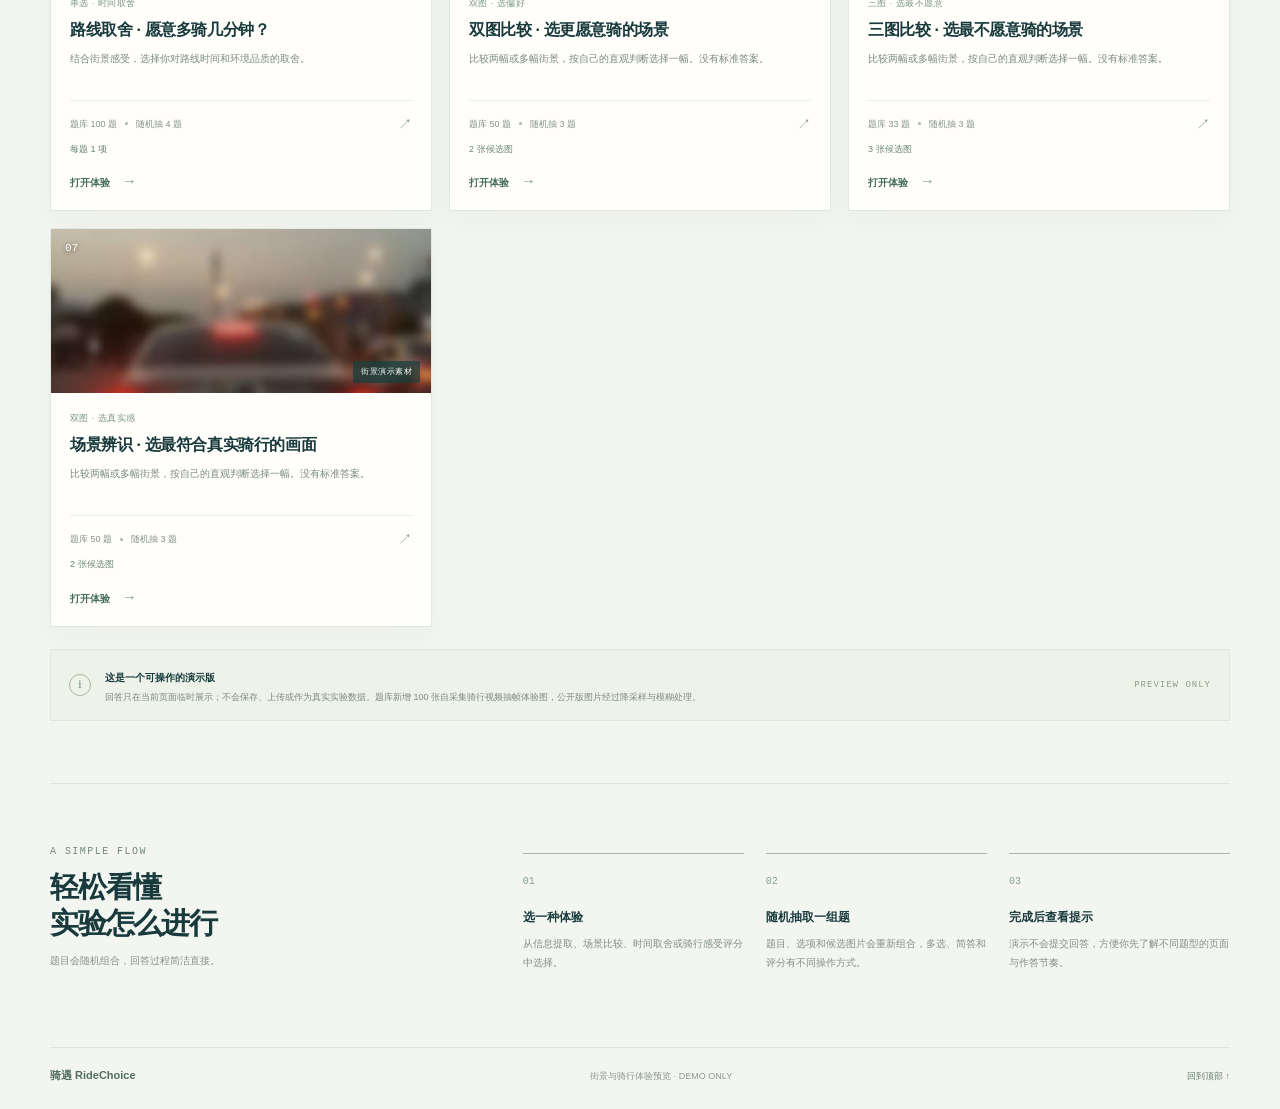
==== commit 9dd84d5f: "Add 100 blurred street-view demo frames" ====
--- a/netlify-demo/index.html
+++ b/netlify-demo/index.html
@@ -31,7 +31,7 @@
         <img src="assets/scene-2.jpg" alt="街景演示图片">
         <div class="visual-overlay"></div>
         <div class="visual-stamp"><span>ROUTE</span><b>探索骑行街景</b><small>每次进入 · 随机一组题目</small></div>
-        <div class="visual-index">01<span>—</span>06</div>
+        <div class="visual-index">01<span>—</span>100</div>
       </div>
       <div class="hero-bottom"><span>体验内容</span><b>单选 / 多选 / 简答</b><i></i><b>双图 / 三图比较</b><i></i><b>单维 / 多维评分</b><span class="right">适配电脑与手机</span></div>
     </section>
@@ -46,7 +46,7 @@
         <button class="mode-tab" role="tab" aria-selected="false" data-mode="rating"><span>02</span><b>打分体验</b><small>看街景 · 给评分</small></button>
       </div>
       <div id="catalog" class="catalog" aria-live="polite"></div>
-      <div class="demo-banner"><span class="demo-icon">i</span><div><b>这是一个可操作的演示版</b><p>回答只在当前页面临时展示；不会保存、上传或作为真实实验数据。图片和题目用于体验流程。</p></div><span class="demo-label">PREVIEW ONLY</span></div>
+      <div class="demo-banner"><span class="demo-icon">i</span><div><b>这是一个可操作的演示版</b><p>回答只在当前页面临时展示；不会保存、上传或作为真实实验数据。题库新增 100 张自采集骑行视频抽帧体验图，公开版图片经过降采样与模糊处理。</p></div><span class="demo-label">PREVIEW ONLY</span></div>
     </section>
 
     <section class="how wrap">
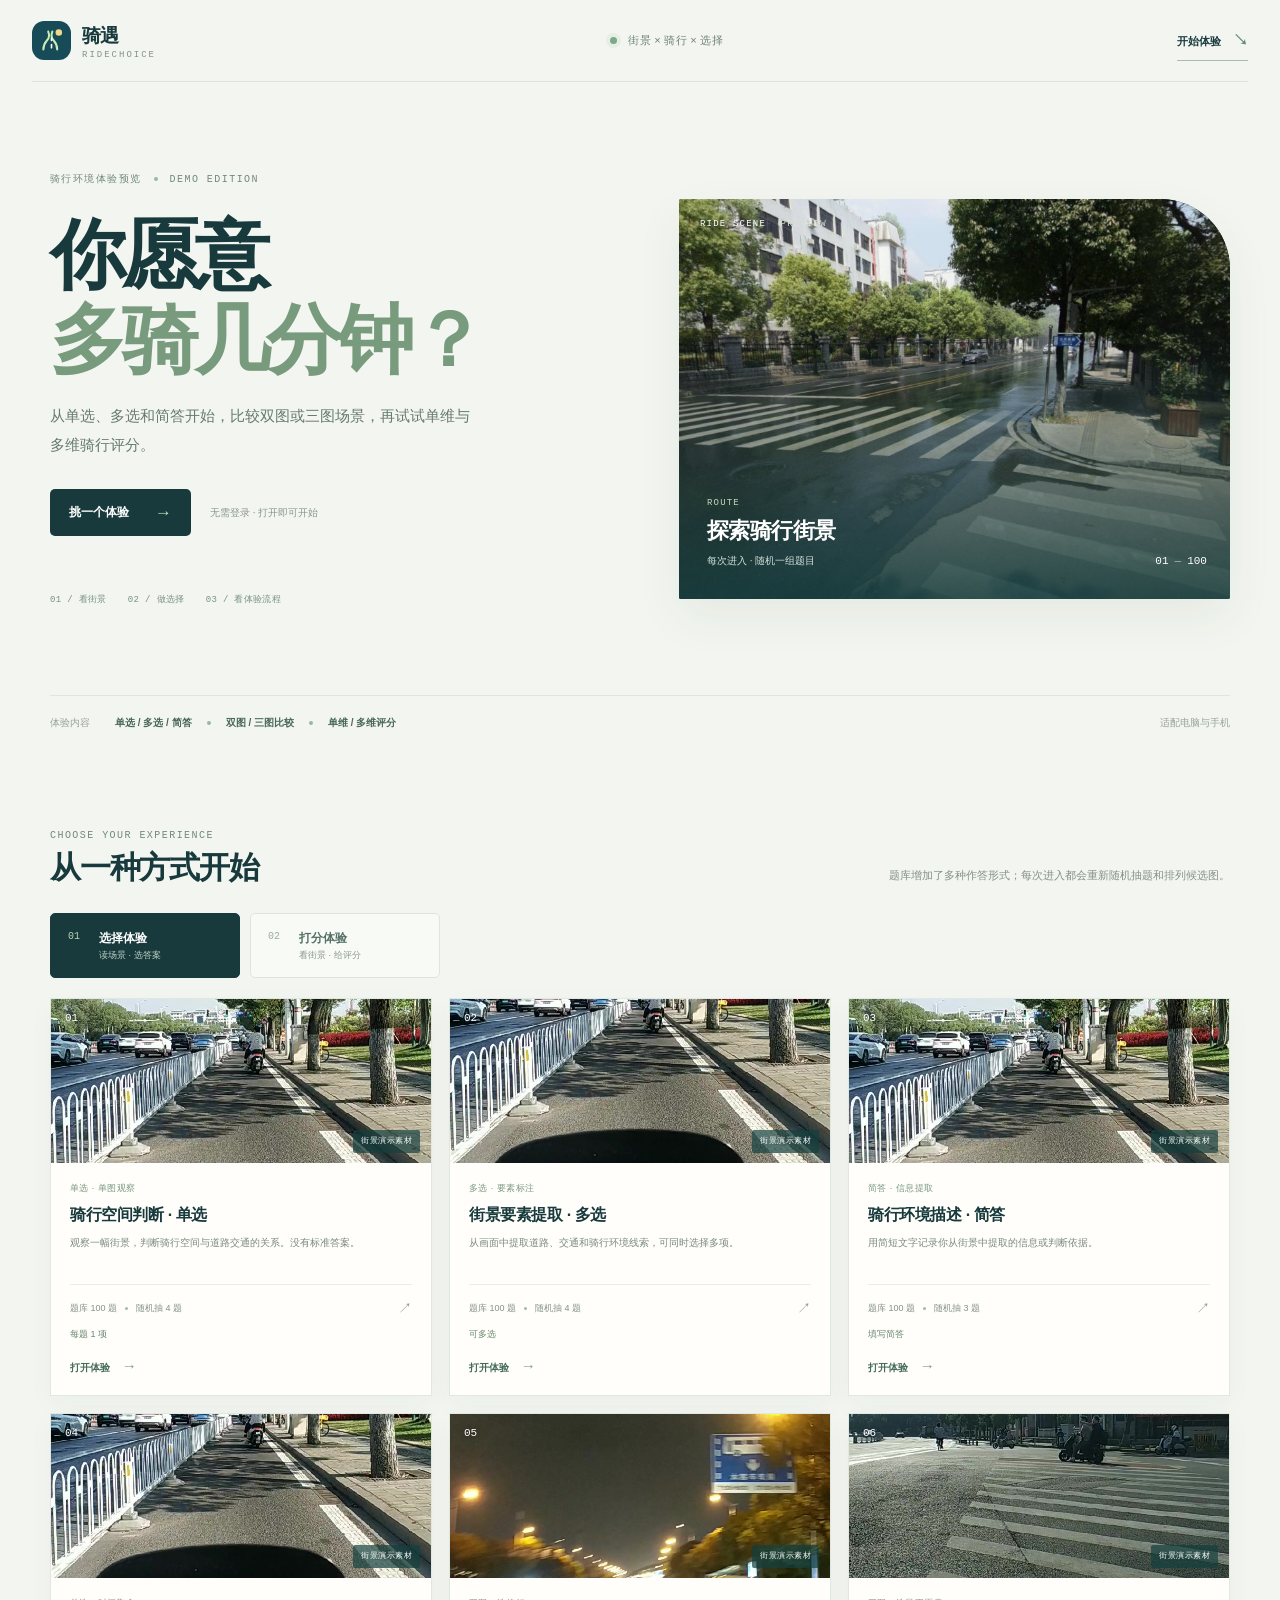
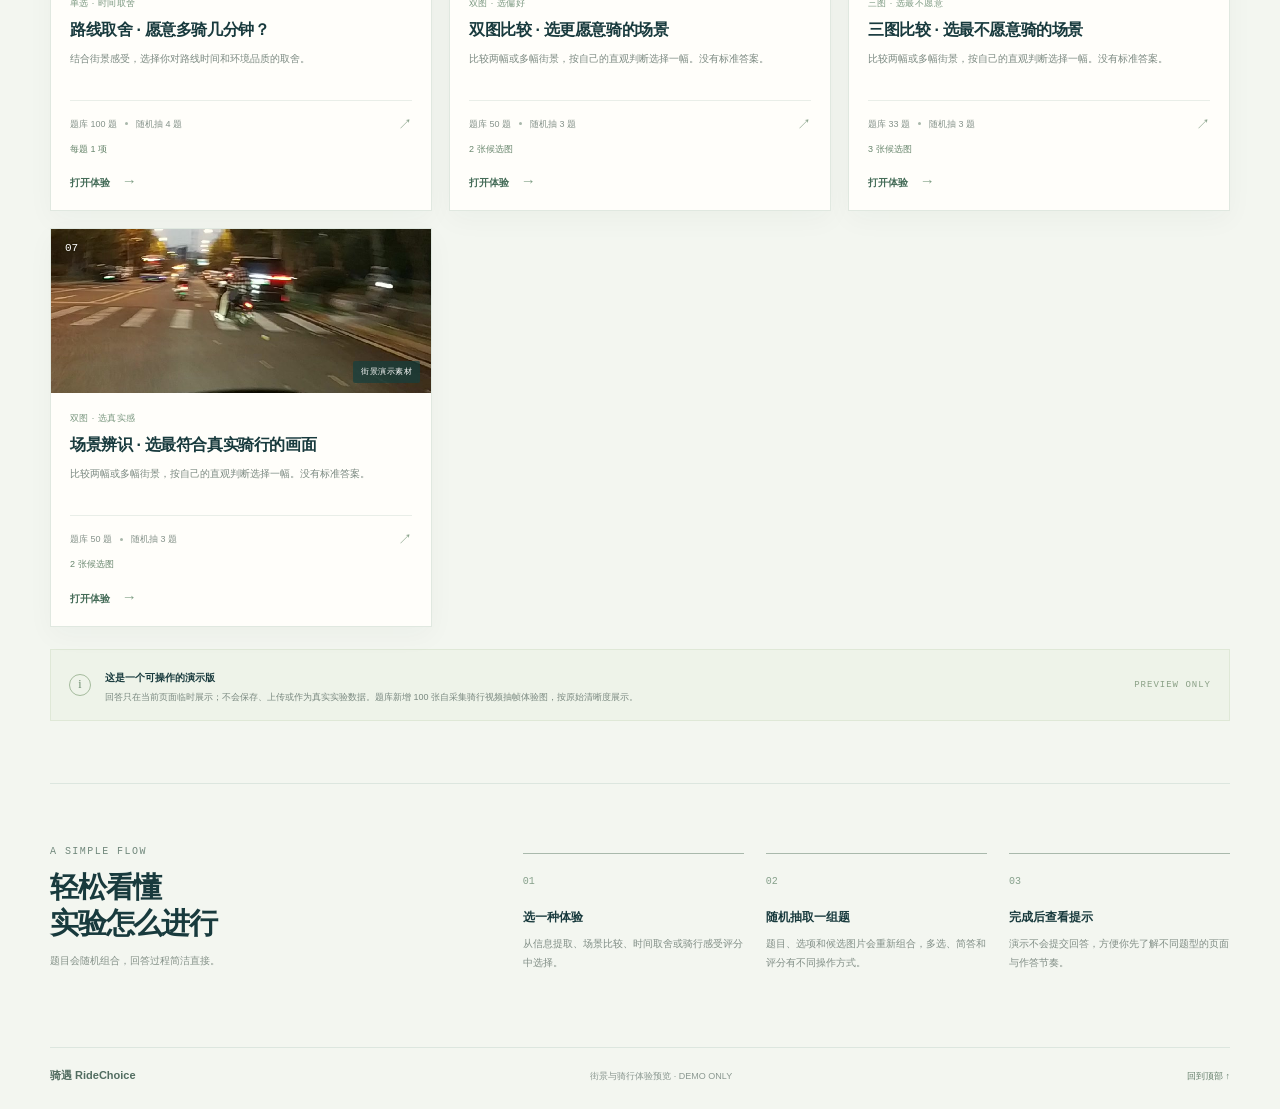
==== commit 3c173d9f: "Restore sharp RideChoice demo images" ====
--- a/netlify-demo/index.html
+++ b/netlify-demo/index.html
@@ -46,7 +46,7 @@
         <button class="mode-tab" role="tab" aria-selected="false" data-mode="rating"><span>02</span><b>打分体验</b><small>看街景 · 给评分</small></button>
       </div>
       <div id="catalog" class="catalog" aria-live="polite"></div>
-      <div class="demo-banner"><span class="demo-icon">i</span><div><b>这是一个可操作的演示版</b><p>回答只在当前页面临时展示；不会保存、上传或作为真实实验数据。题库新增 100 张自采集骑行视频抽帧体验图，公开版图片经过降采样与模糊处理。</p></div><span class="demo-label">PREVIEW ONLY</span></div>
+      <div class="demo-banner"><span class="demo-icon">i</span><div><b>这是一个可操作的演示版</b><p>回答只在当前页面临时展示；不会保存、上传或作为真实实验数据。题库新增 100 张自采集骑行视频抽帧体验图，按原始清晰度展示。</p></div><span class="demo-label">PREVIEW ONLY</span></div>
     </section>
 
     <section class="how wrap">
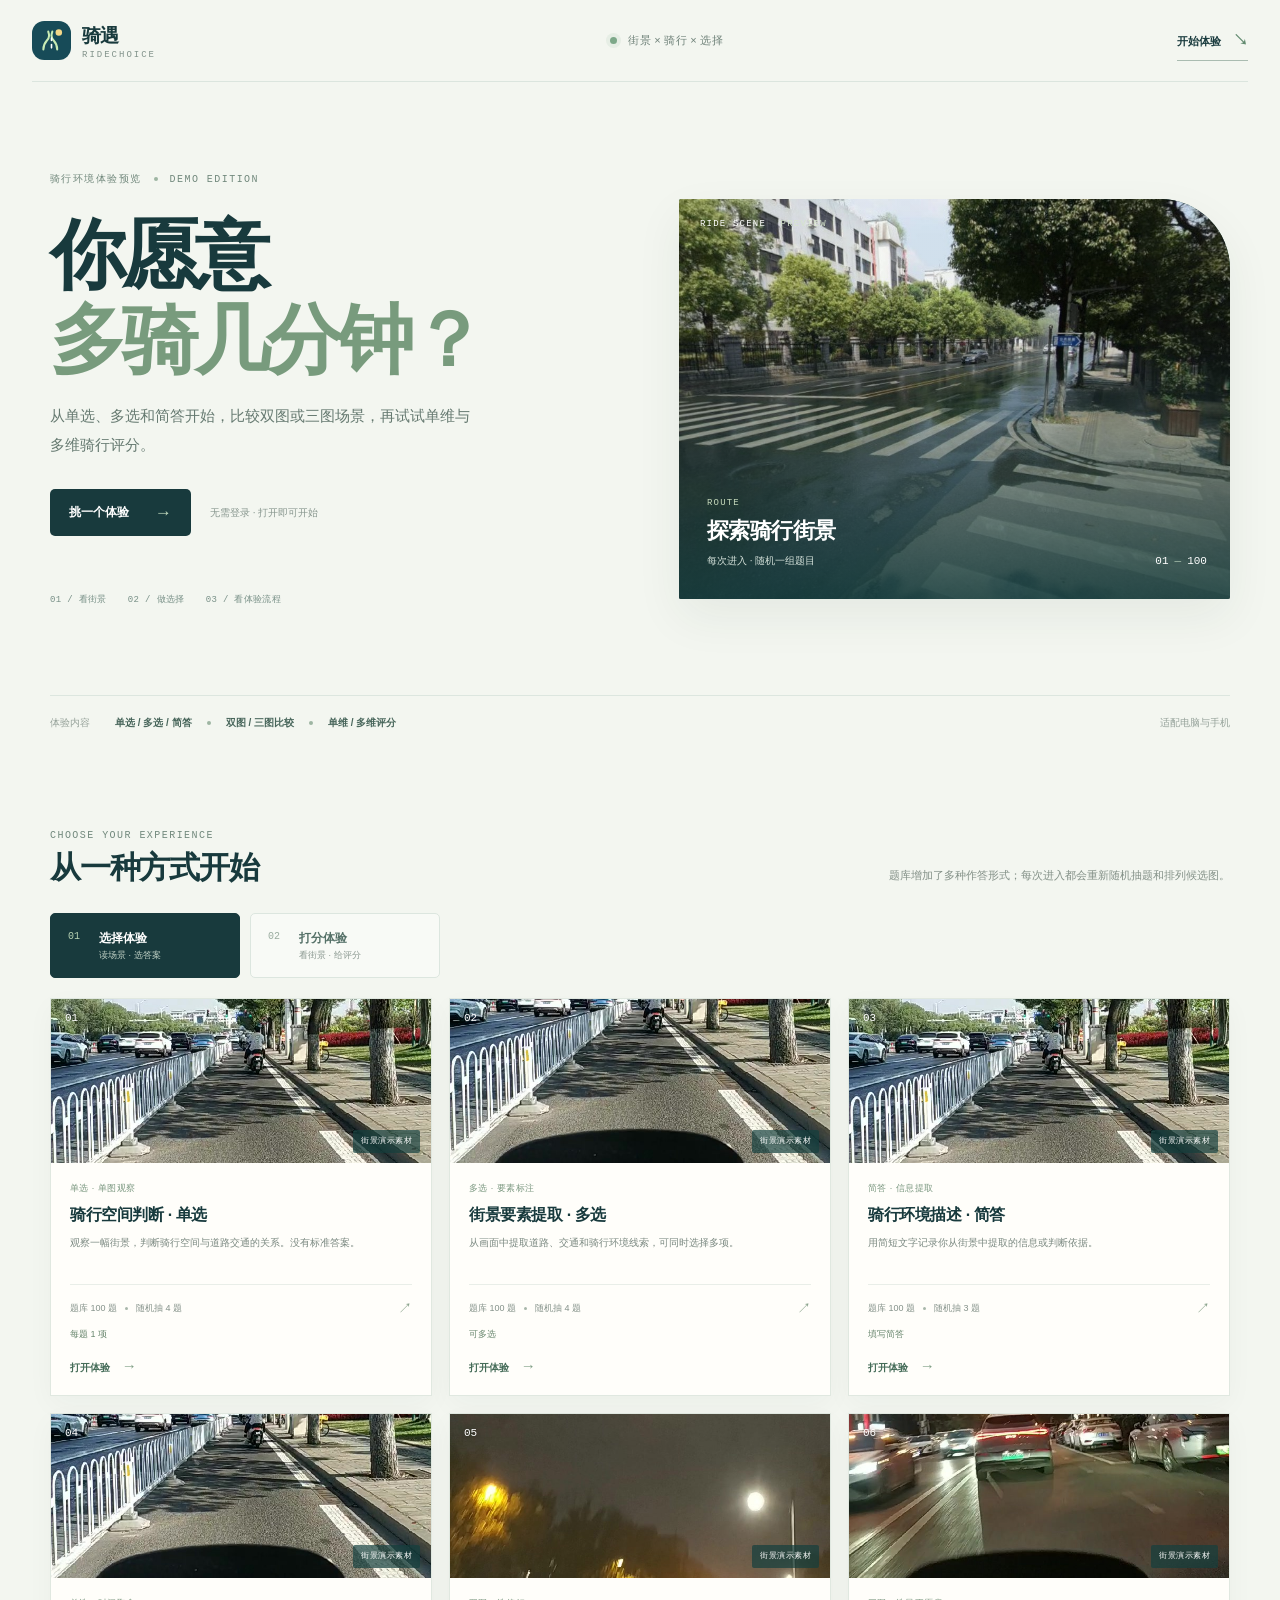
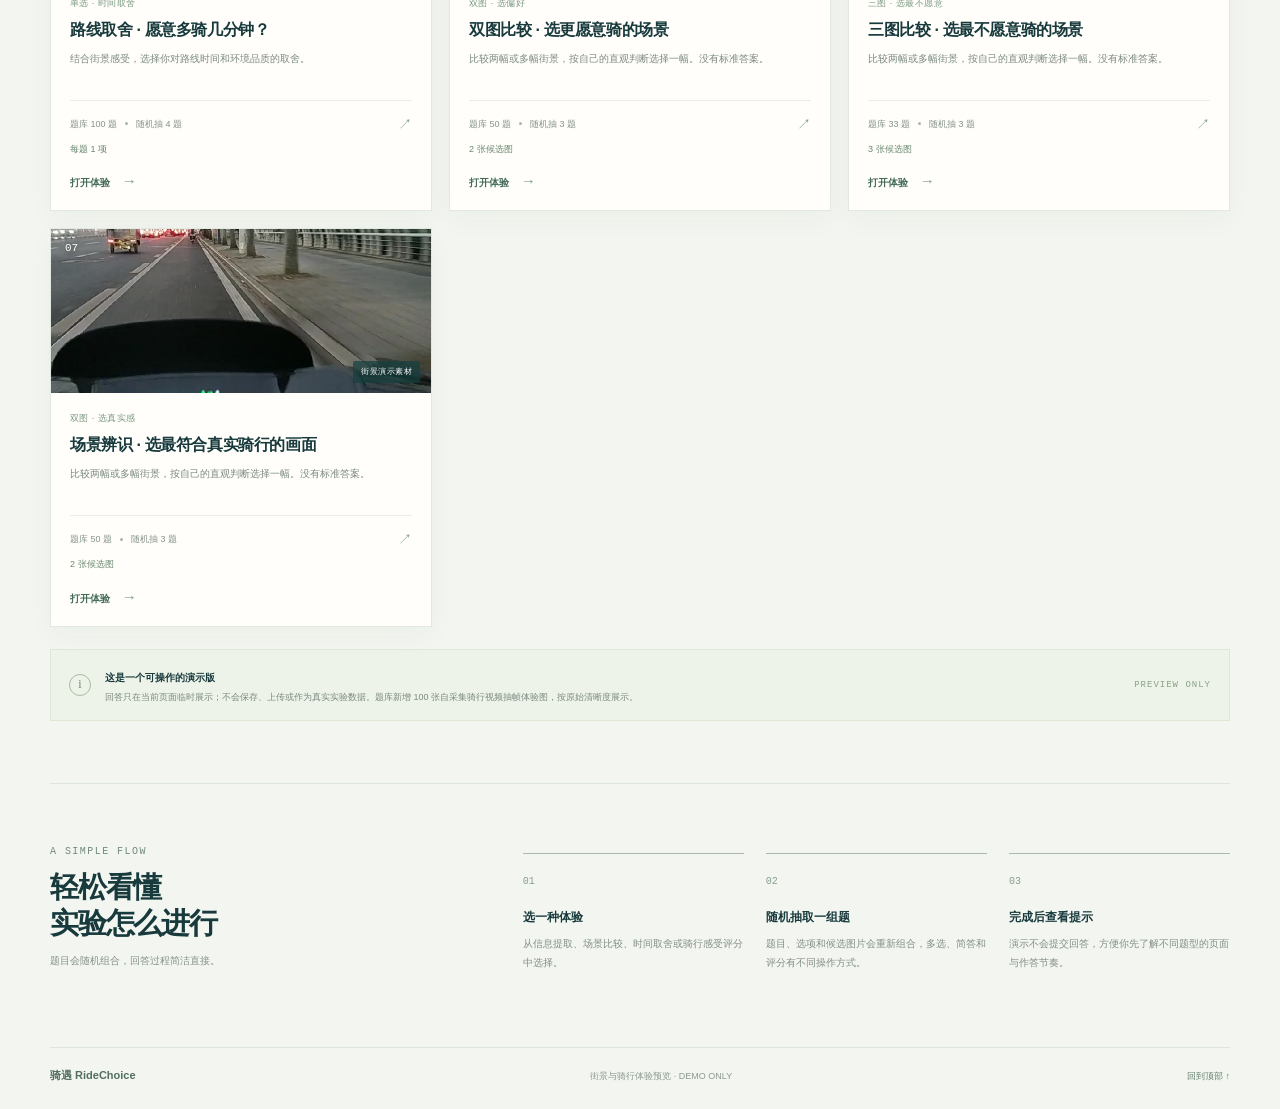
==== commit 65c00f15: "Bust browser cache for sharp preview images" ====
--- a/netlify-demo/index.html
+++ b/netlify-demo/index.html
@@ -8,7 +8,7 @@
   <title>骑遇 · 骑行街景体验预览</title>
   <link rel="icon" href="assets/logo.svg" type="image/svg+xml">
   <link rel="stylesheet" href="app.css">
-  <script src="bank.js" defer></script>
+  <script src="bank.js?v=sharp-20261016" defer></script>
   <script src="app.js" defer></script>
 </head>
 <body>
